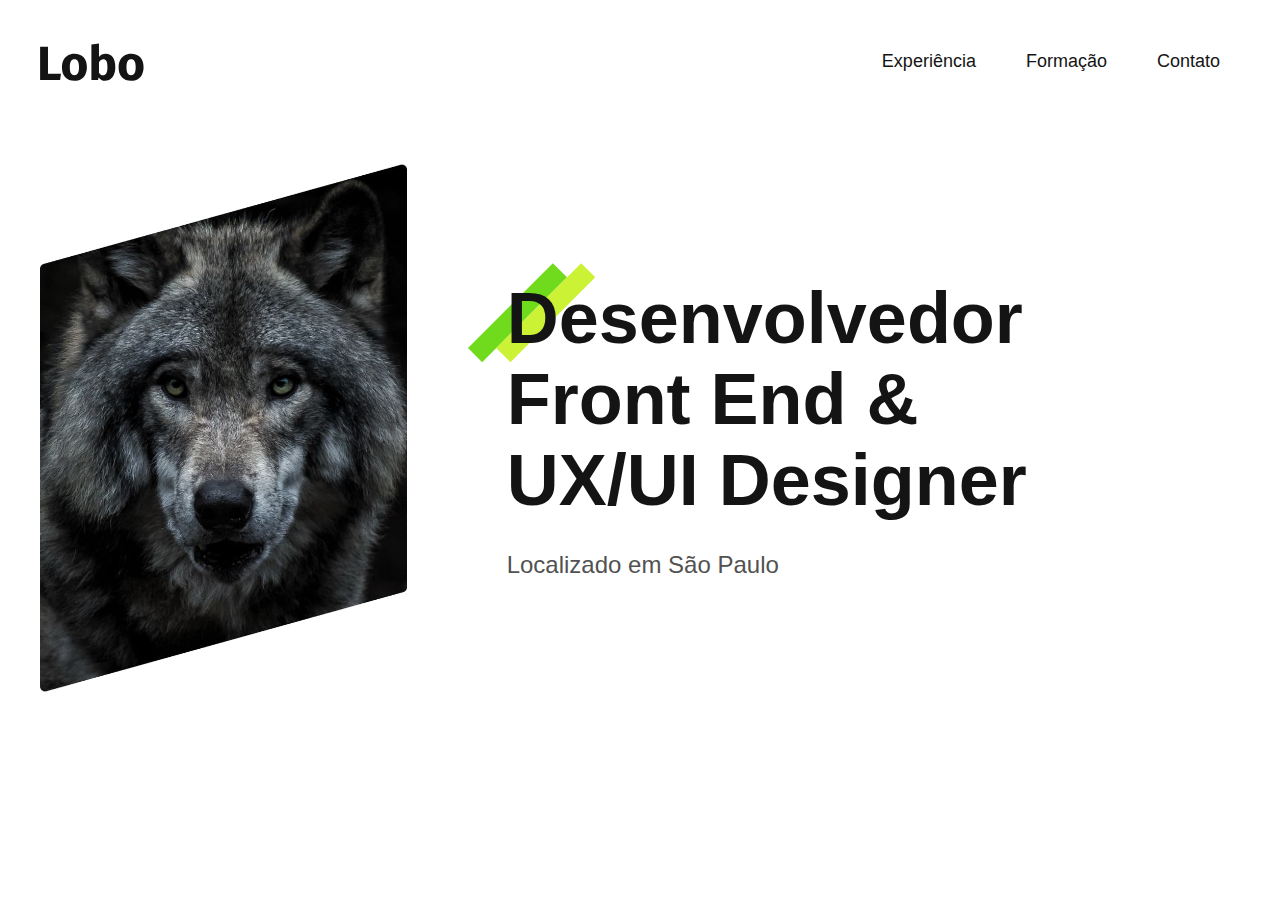
==== index..html @ 26315532 "Git inicial" ====
<!DOCTYPE html>
<html lang="pt-br">
<head>
    <meta charset="UTF-8">
    <meta name="viewport" content="width=device-width, initial-scale=1.0">
    <title>Lobo Desenvolvedor frontEnd</title>
    <link rel="stylesheet" href="css/style.css">
</head>

<body>
    <header class="header">
        <img src="./img/marca.svg" alt="Lobo">
    <nav>
        <ul class="header-menu">
            <li><a href="#experiencia">Experiência</a></li>
            <li><a href="#formacao">Formação</a></li>
            <li><a href="#contato">Contato</a></li>
        </ul>
    </nav>
</header>

    <main class="introducao">
        <img src="./img/perfil.jpg" alt="Lobo Cinza">
        <div>
            <h1>Desenvolvedor<br>Front End & <br>UX/UI Designer</h1>
            <p>Localizado em São Paulo</p>
        </div>
    </main>

</body>

</html>
---- css/style.css ----
@import'./global.css';
@import './header.css';
@import './introducao.css';
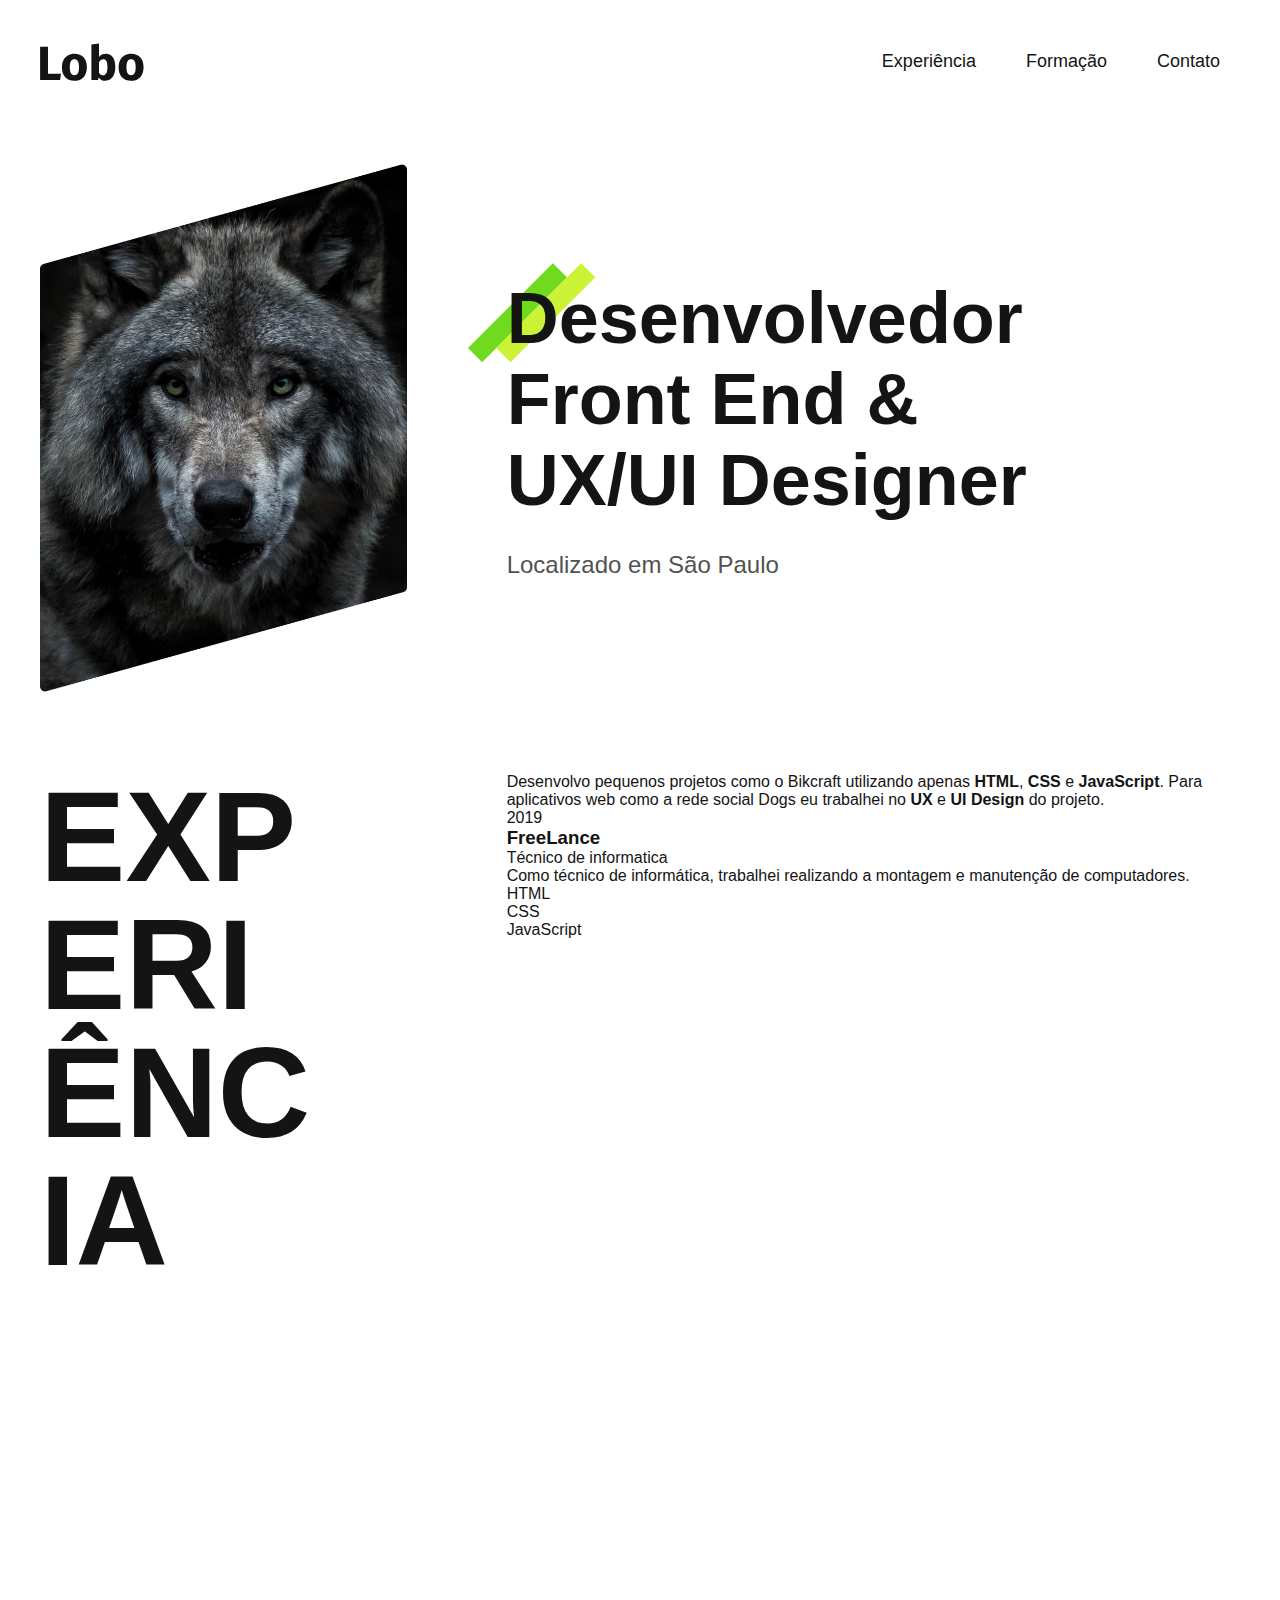
==== commit 6b6d751f: "adiçao de novos estilos css e adiçao de html" ====
--- a/index..html
+++ b/index..html
@@ -27,6 +27,26 @@
         </div>
     </main>
 
+    <section class="experiencia" id="experiencia" aria-label="Experiência">
+        <h2 class="subtitulo">Experiência</h2>
+        <div>
+        <p class="experiencia-texto">Desenvolvo pequenos projetos como o Bikcraft utilizando apenas <strong>HTML</strong>, <strong>CSS</strong> e <strong>JavaScript</strong>. Para aplicativos web como a rede social Dogs eu trabalhei no <strong>UX</strong> e <strong>UI Design</strong> do projeto.</p>
+        
+
+            <div class="empresa">
+                <span class="empresa-ano">2019</span>
+                <h3 class="empresa-titulo">FreeLance</h3>
+                <span class="empresa-titulo">Técnico de informatica</span>
+                <p class="empresa-texto">Como técnico de informática, trabalhei realizando a montagem e manutenção de computadores.</p>
+                <ul class="empresa-habilidades">
+                <li>HTML</li>
+                <li>CSS</li>
+                <li>JavaScript</li>
+                </ul>
+            </div>
+        </div>
+    </section>
+
 </body>
 
 </html>--- a/css/style.css
+++ b/css/style.css
@@ -1,3 +1,4 @@
 @import'./global.css';
 @import './header.css';
-@import './introducao.css';+@import './introducao.css';
+@import './experiencia.css';
